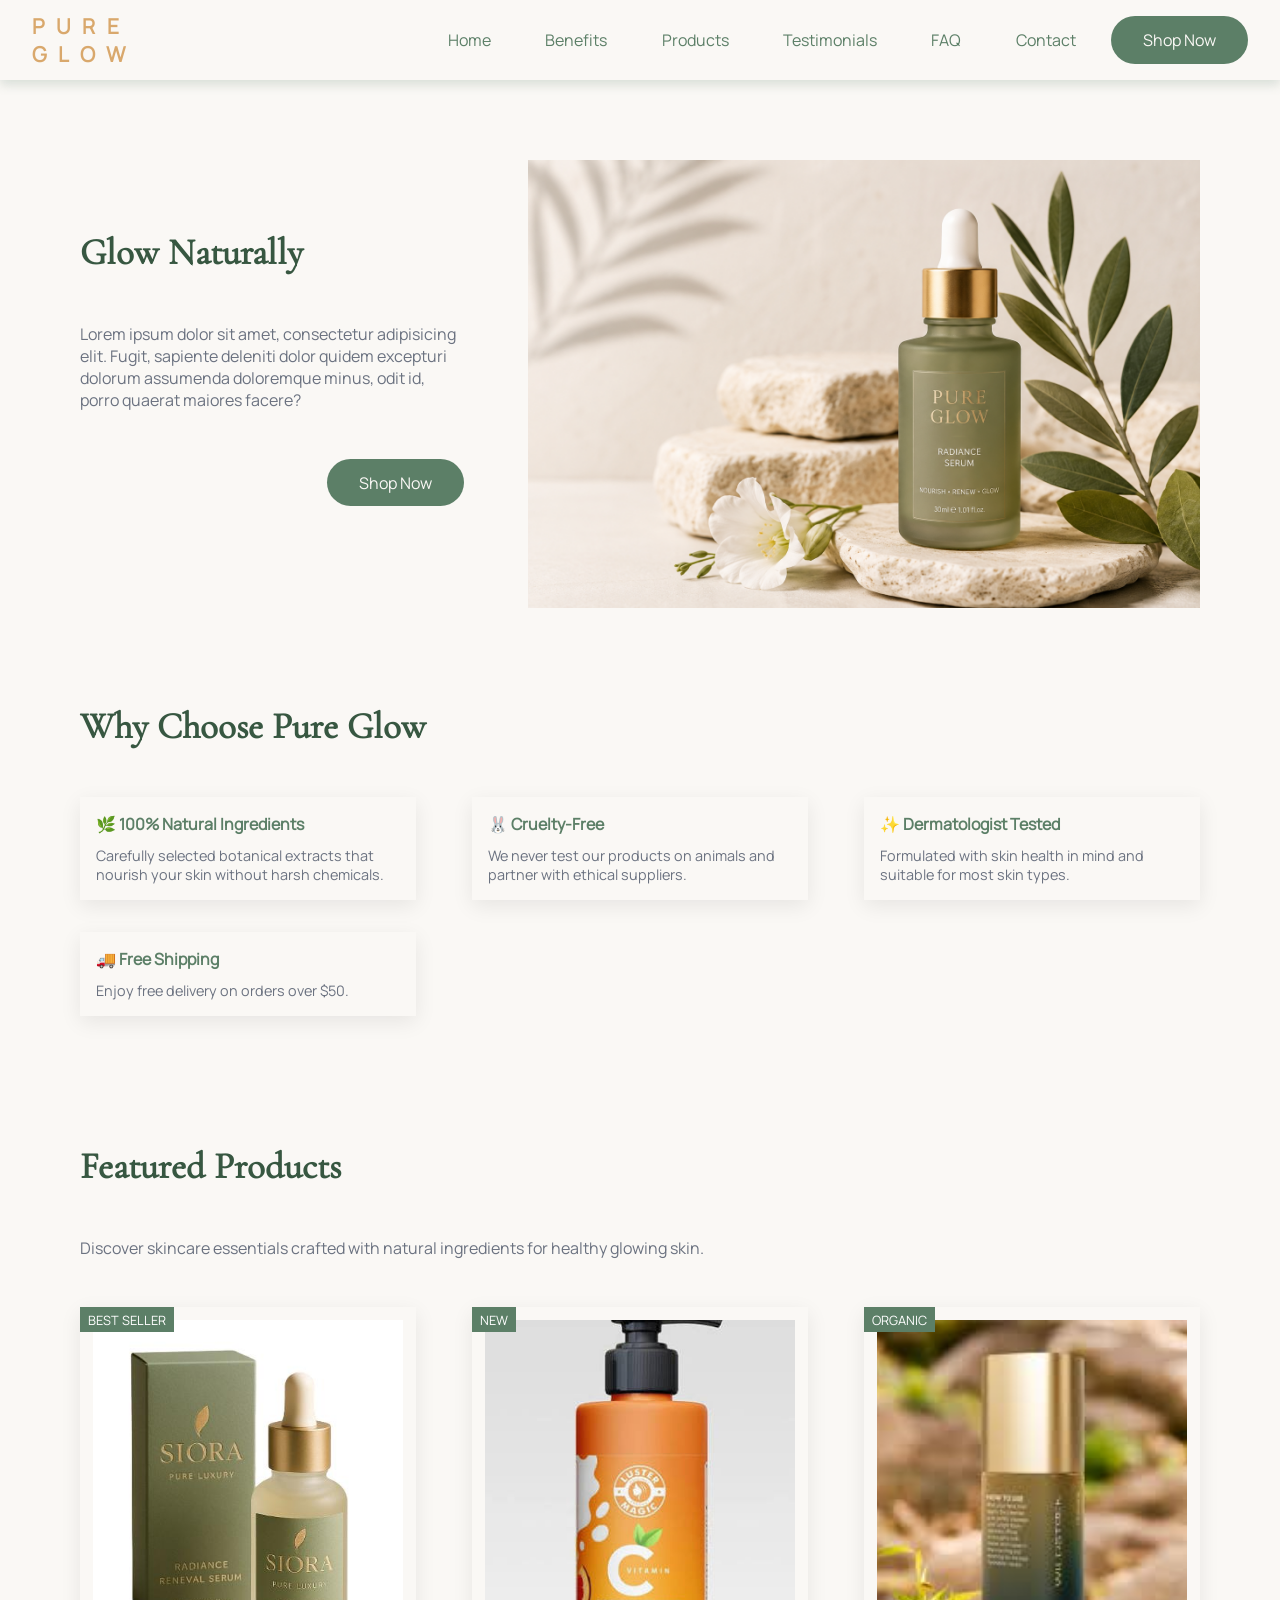
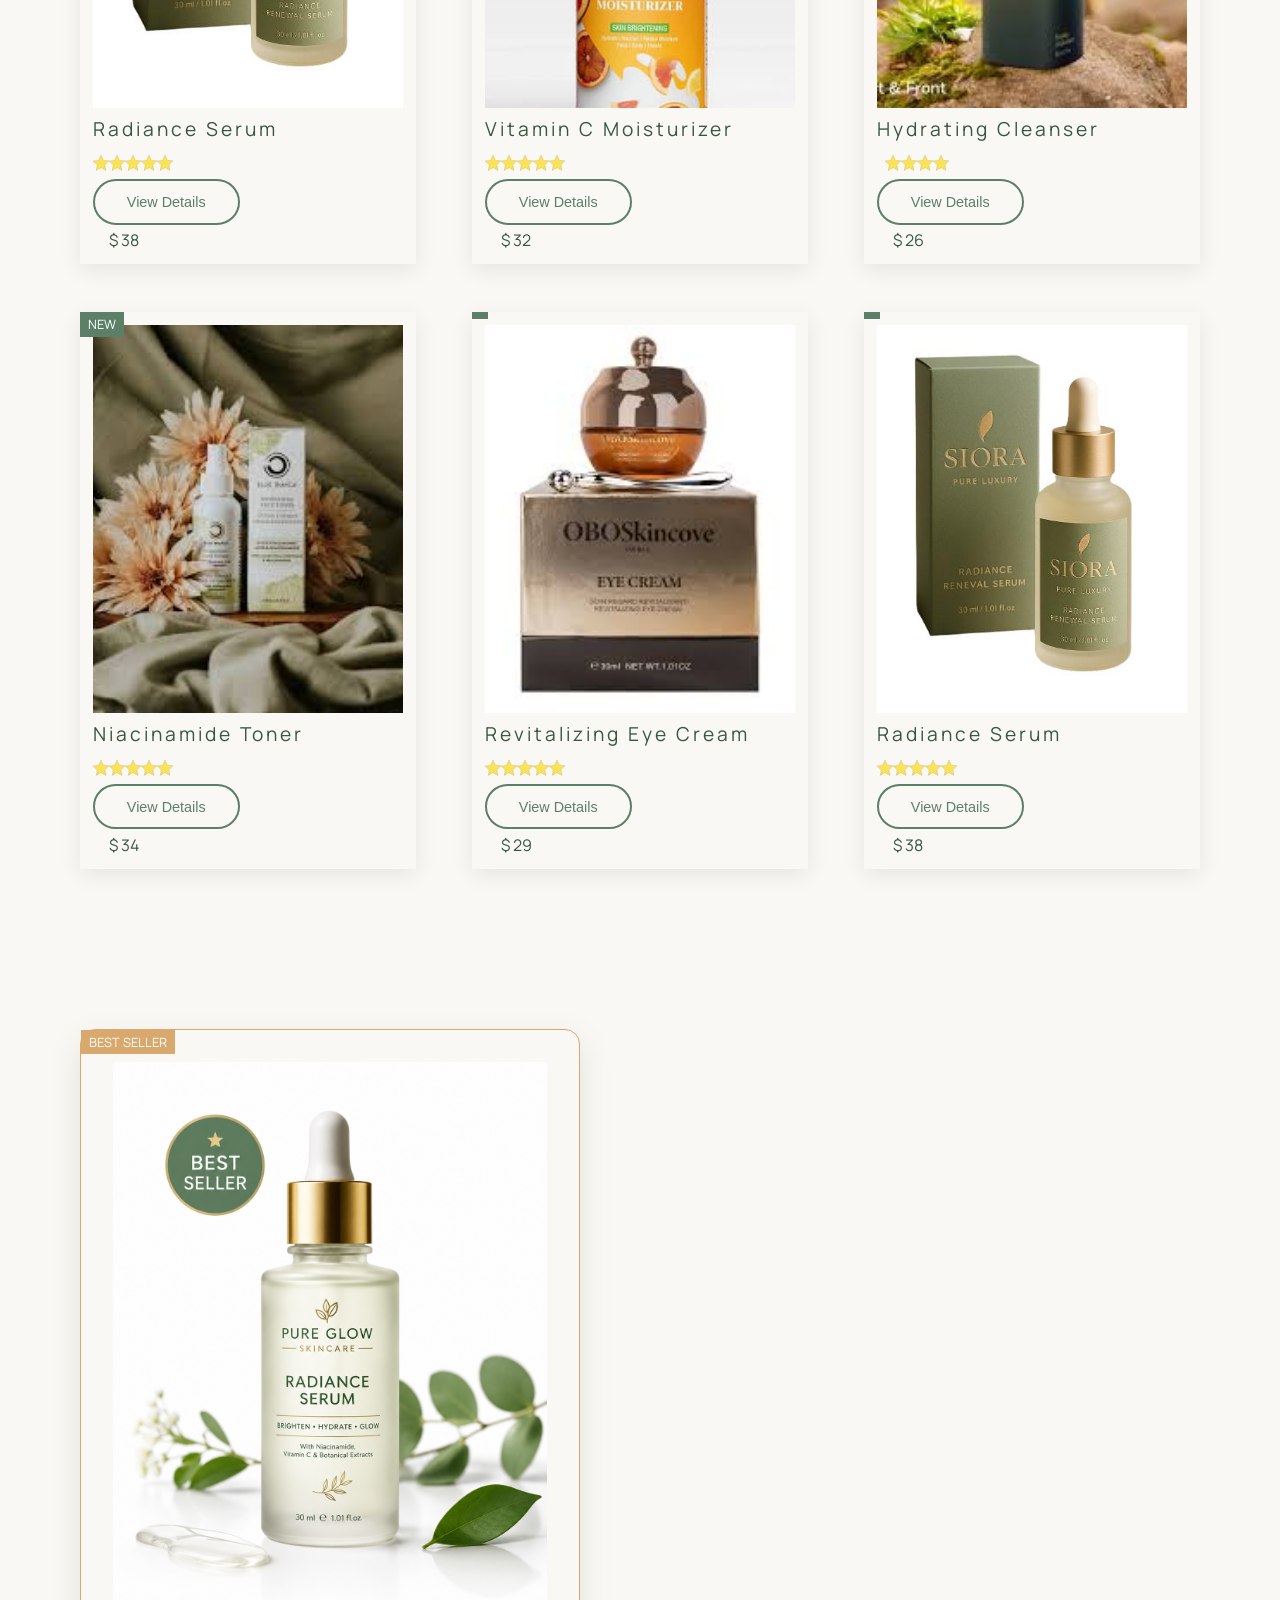
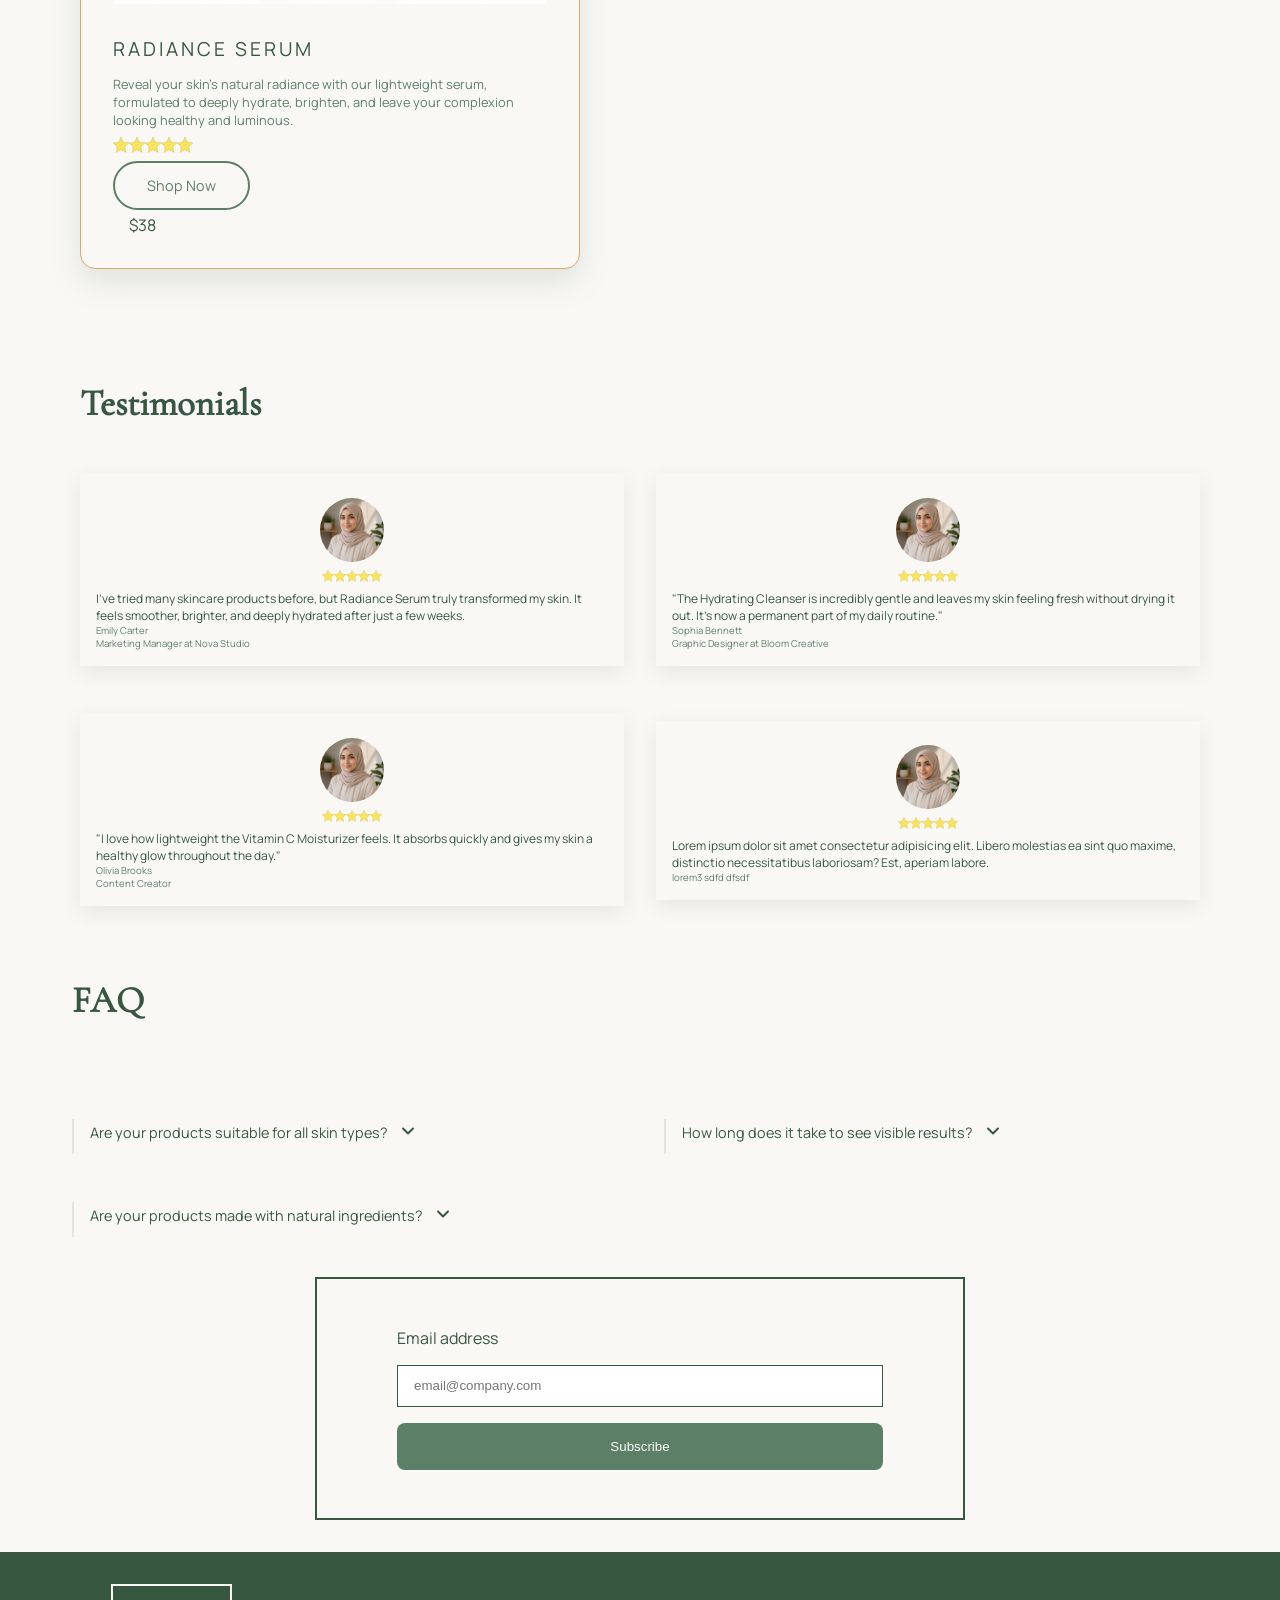
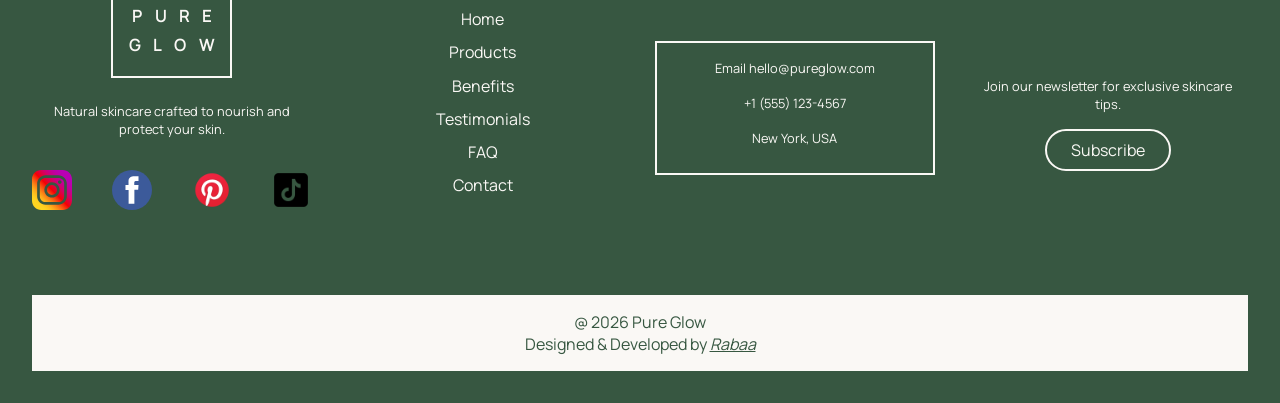
==== index.html @ 5750a1ed "Add files via upload" ====
<!DOCTYPE html>
<html lang="en">
<head>
    <meta charset="UTF-8">
    <meta name="viewport" content="width=device-width, initial-scale=1.0">
    <link rel="stylesheet" href="style.css">
    <title>Pure Glow</title>
    <script type="module" src="index.js" defer></script>
</head>
<body>
    <header>
        <div class="header-container">
            <nav>
                <a href="/" class="brand-name">PURE<br>GLOW</a>
                <div class="nav-controls">

                    <button class="burger-menu" id="burger-menu" aria-label="">
                        <div class="bar" id="bar1"></div>
                        <div class="bar" id="bar2"></div>
                        <div class="bar" id="bar3"></div>
                    </button>
                
                    <ul class="menu " id="menu">
                        <li class="menu-item"><a href="#home">Home</a></li>
                        <li class="menu-item"><a href="#benefits">Benefits</a></li>
                        <li class="menu-item"><a href="#products">Products</a></li>
                        <li class="menu-item"><a href="#testimonials">Testimonials</a></li>
                        <li class="menu-item"><a href="#faq">FAQ</a></li>
                        <li class="menu-item"><a href="#contact">Contact</a></li>
                        <li class="cta-button"><a href="#products" class="cta-link">Shop Now</a></li>
                    </ul>
                    <!-- <a href="#products" class="shop-now">Shop Now</a> -->
                </div>
            
            </nav>
        </div>
    </header>
    <main>

        <!-- 
┌──────────────────────────────┐
│ Hero Section                 │
│ عنوان كبير                   │
│ وصف                          │
│ Shop Now / Learn More        │
│ صورة المنتج                  │
└──────────────────────────────┘ -->
        <section class="hero" id="home">
            <div class="hero-content">
                <h1 class="hero-title">Glow Naturally</h1>
                <p class="section-text">Lorem ipsum dolor sit amet, consectetur adipisicing elit. Fugit, sapiente deleniti dolor quidem excepturi dolorum assumenda doloremque minus, odit id, porro quaerat maiores facere?</p>
                <div class="cta-button">
                    <a href="#products" class="cta-link">Shop Now</a>
                </div>

            </div>
            <img src="assets/images/hero.png" alt="Skin care product" class="hero-image">
            
        </section>
        <!-- hero section ends -->

<!-- 
┌──────────────────────────────┐
│ why choose Pure Glow     │
│ (4 cards)    │
└──────────────────────────────┘ -->
        <section class="benefits" id="benefits">
            <h3 class="section-title">Why Choose Pure Glow</h3>
            <div class="benefit-cards-container">
                <div class="benefit-card">
                    <h4 class="benefit-card-title">🌿 100% Natural Ingredients</h4>
                    <p class="benefit-card-text">Carefully selected botanical extracts that nourish your skin without harsh chemicals.</p>
                </div>

                <div class="benefit-card">
                    <h4 class="benefit-card-title">🐰 Cruelty-Free</h4>
                    <p class="benefit-card-text">We never test our products on animals and partner with ethical suppliers.</p>
                </div>

                <div class="benefit-card">
                    <h4 class="benefit-card-title">✨ Dermatologist Tested</h4>
                    <p class="benefit-card-text">Formulated with skin health in mind and suitable for most skin types.</p>
                </div>

                <div class="benefit-card">
                    <h4 class="benefit-card-title">🚚 Free Shipping</h4>
                    <p class="benefit-card-text">Enjoy free delivery on orders over $50.</p>
                </div>


            </div><!-- small-cards-container end-->
        </section><!-- why-pure-glow section end-->


<!-- here is the place of products section-->

        <!-- <section class="best-seller">  -Best seller start-->
            
        <!--Best seller end-->

<!--
┌──────────────────────────────┐
│ Testimonials                 │
│ آراء العملاء                 │
└──────────────────────────────┘
-->
        <section class="testimonials" id="testimonials">   <!--Testimonials start-->
            <h3 class="section-title">Testimonials</h3>
            <div class="testimonials-container">
                
                <div class="testimonial-card">
                    <div class="image-rating-container">
                        <img src="assets/images/woman.png" alt="customer photo" class="customer-photo">
                            <div class="rating">
                                <img src="assets/images/star-svgrepo-com.svg" alt="">
                                <img src="assets/images/star-svgrepo-com.svg" alt="">
                                <img src="assets/images/star-svgrepo-com.svg" alt="">
                                <img src="assets/images/star-svgrepo-com.svg" alt="">
                                <img src="assets/images/star-svgrepo-com.svg" alt="">
                            </div>
                    </div>
                    <p class="review-text">I've tried many skincare products before, but Radiance Serum truly transformed my skin. It feels smoother, brighter, and deeply hydrated after just a few weeks.</p>
                    <p class="name">Emily Carter<br>Marketing Manager at Nova Studio</p>
                </div>

                <div class="testimonial-card">
                    <div class="image-rating-container">
                        <img src="assets/images/woman.png" alt="customer photo" class="customer-photo">
                            <div class="rating">
                                <img src="assets/images/star-svgrepo-com.svg" alt="">
                                <img src="assets/images/star-svgrepo-com.svg" alt="">
                                <img src="assets/images/star-svgrepo-com.svg" alt="">
                                <img src="assets/images/star-svgrepo-com.svg" alt="">
                                <img src="assets/images/star-svgrepo-com.svg" alt="">
                            </div>
                    </div>
                    <p class="review-text">"The Hydrating Cleanser is incredibly gentle and leaves my skin feeling fresh without drying it out. It's now a permanent part of my daily routine."</p>
                    <p class="name">Sophia Bennett<br>Graphic Designer at Bloom Creative</p>
                </div>

                <div class="testimonial-card">
                    <div class="image-rating-container">
                        <img src="assets/images/woman.png" alt="customer photo" class="customer-photo">
                            <div class="rating">
                                <img src="assets/images/star-svgrepo-com.svg" alt="">
                                <img src="assets/images/star-svgrepo-com.svg" alt="">
                                <img src="assets/images/star-svgrepo-com.svg" alt="">
                                <img src="assets/images/star-svgrepo-com.svg" alt="">
                                <img src="assets/images/star-svgrepo-com.svg" alt="">
                            </div>
                    </div>
                    <p class="review-text">"I love how lightweight the Vitamin C Moisturizer feels. It absorbs quickly and gives my skin a healthy glow throughout the day."</p>
                    <p class="name">Olivia Brooks<br>Content Creator</p>
                </div>

                <div class="testimonial-card">
                     <div class="image-rating-container">
                        <img src="assets/images/woman.png" alt="customer photo" class="customer-photo">
                            <div class="rating">
                                <img src="assets/images/star-svgrepo-com.svg" alt="">
                                <img src="assets/images/star-svgrepo-com.svg" alt="">
                                <img src="assets/images/star-svgrepo-com.svg" alt="">
                                <img src="assets/images/star-svgrepo-com.svg" alt="">
                                <img src="assets/images/star-svgrepo-com.svg" alt="">
                            </div>
                    </div>
                    <p class="review-text">Lorem ipsum dolor sit amet consectetur adipisicing elit. Libero molestias ea sint quo maxime, distinctio necessitatibus laboriosam? Est, aperiam labore.</p>
                    <p class="name">lorem3 sdfd dfsdf</p>
                </div>

                
            </div>
        </section> <!--Testimonials end-->


 <!--FAQ start-->

        <section class="faq" id="faq">  
            <h3 class="section-title">FAQ</h3>
            <div class="q-and-a">
                <div class="question-caret-container">
                    <p class="question">Are your products suitable for all skin types?</p>
                    <button class="caret"><svg width="24px" height="24px" viewBox="0 0 24 24" fill="none" xmlns="http://www.w3.org/2000/svg" transform="rotate(180)"><g id="SVGRepo_bgCarrier" stroke-width="0"></g><g id="SVGRepo_tracerCarrier" stroke-linecap="round" stroke-linejoin="round"></g><g id="SVGRepo_iconCarrier"> <path fill-rule="evenodd" clip-rule="evenodd" d="M11.2929 8.79289C11.6834 8.40237 12.3166 8.40237 12.7071 8.79289L17.7071 13.7929C18.0976 14.1834 18.0976 14.8166 17.7071 15.2071C17.3166 15.5976 16.6834 15.5976 16.2929 15.2071L12 10.9142L7.70711 15.2071C7.31658 15.5976 6.68342 15.5976 6.29289 15.2071C5.90237 14.8166 5.90237 14.1834 6.29289 13.7929L11.2929 8.79289Z" fill="#375741"></path> </g></svg></button>
                </div>
                <p class="answer">Yes. Our skincare products are carefully formulated to be gentle and effective for all skin types, including dry, oily, combination, and sensitive skin. We always recommend performing a patch test before first use.</p>
            </div>

            <div class="q-and-a">
                <div class="question-caret-container">
                    <p class="question">How long does it take to see visible results?</p>
                    <button class="caret"><svg width="24px" height="24px" viewBox="0 0 24 24" fill="none" xmlns="http://www.w3.org/2000/svg" transform="rotate(180)"><g id="SVGRepo_bgCarrier" stroke-width="0"></g><g id="SVGRepo_tracerCarrier" stroke-linecap="round" stroke-linejoin="round"></g><g id="SVGRepo_iconCarrier"> <path fill-rule="evenodd" clip-rule="evenodd" d="M11.2929 8.79289C11.6834 8.40237 12.3166 8.40237 12.7071 8.79289L17.7071 13.7929C18.0976 14.1834 18.0976 14.8166 17.7071 15.2071C17.3166 15.5976 16.6834 15.5976 16.2929 15.2071L12 10.9142L7.70711 15.2071C7.31658 15.5976 6.68342 15.5976 6.29289 15.2071C5.90237 14.8166 5.90237 14.1834 6.29289 13.7929L11.2929 8.79289Z" fill="#375741"></path> </g></svg></button>

                </div>
                <p class="answer">While every skin is unique, most customers notice improved hydration and smoother skin within the first week. For brighter, healthier-looking skin, consistent use for 4–6 weeks is recommended.</p>
            </div>

            <div class="q-and-a">
                <div class="question-caret-container">
                    <p class="question">Are your products made with natural ingredients?</p>
                    <button class="caret"><svg width="24px" height="24px" viewBox="0 0 24 24" fill="none" xmlns="http://www.w3.org/2000/svg" transform="rotate(180)"><g id="SVGRepo_bgCarrier" stroke-width="0"></g><g id="SVGRepo_tracerCarrier" stroke-linecap="round" stroke-linejoin="round"></g><g id="SVGRepo_iconCarrier"> <path fill-rule="evenodd" clip-rule="evenodd" d="M11.2929 8.79289C11.6834 8.40237 12.3166 8.40237 12.7071 8.79289L17.7071 13.7929C18.0976 14.1834 18.0976 14.8166 17.7071 15.2071C17.3166 15.5976 16.6834 15.5976 16.2929 15.2071L12 10.9142L7.70711 15.2071C7.31658 15.5976 6.68342 15.5976 6.29289 15.2071C5.90237 14.8166 5.90237 14.1834 6.29289 13.7929L11.2929 8.79289Z" fill="#375741"></path> </g></svg></button>
                </div>
                <p class="answer">Absolutely. We use high-quality botanical extracts and skin-loving ingredients that are carefully selected to nourish and protect your skin. Our formulas are free from harsh chemicals and are designed for daily use.</p>
            </div>
        </section>     <!--FAQ end-->
        
        <section class="newsletter" id="newsletter">
            <form class="form-container" id="sign-up-form"novalidate>
                <div class="label-error-container">
                <label for="user-email">Email address</label>
                <p id="error-message" class="error-message hide">Valid email required</p>
                </div>
                <input type="email" id="user-email" name= "email" placeholder="email@company.com" required>
                <button type="submit" class="submit-button">Subscribe</button>
            </form>




            <!-- <form action="submit" class="form-continer" novalidate>
                <label for="user-email">Enter email</label>
                <div class="error-message">Valid email required</div>
                <input type="text" id="user-email"placeholder="email@company.com">
                <input type="submit" value="Subscribe">
            </form> -->

<!-- <form class="form-container" id="sign-up-form"novalidate>
        <div class="label-error-container">
          <label for="user-email">Email address</label>
          <p id="error-message" class="error-message hidden">Valid email required</p>
        </div>
        <input type="email" id="user-email" placeholder="email@company.com">
        <input type="submit" value="Subscribe to monthly newsletter" class="submit-button">
      </form> -->

        </section>

    </main>

        <footer>
            <div class="footer-container" id="contact">
                <div class="footer-divs-container">
                    <div class="pure-glow">
                        <h4 class="logo">PURE<br>GLOW</h4>
                        <p class="footer-text">Natural skincare crafted to nourish and protect your skin.</p>
                        <ul class="social-icons">
                            <li class="social-icon"><a href="https://instagram.com"><img class="social-logo" src="assets/images/instagram.svg" alt="instagram logo" class="instagram-icon"></a></li>
                            <li class="social-icon"><a href="https://facebook.com"><img class="social-logo" src="assets/images/facebook.svg" alt="facebook logo" class="facebook-icon"></a></li>
                            <li class="social-icon"><a href="https://pinterest.com"><img class="social-logo" src="assets/images/icons8-pinterest-48.png" alt="pinterest logo" class="Pinterest-icon"></a></li>
                            <li class="social-icon"><a href="https://tiktok.com"><img class="social-logo" src="assets/images/icons8-tik-tok-50.png" alt="tik tok logo" class="tik-tok-icon"></a></li>
                        </ul>
                    </div>
                    <div class="quick-links">
                        <ul class="footer-links">
                            <li class="footer-item"><a href="#home">Home</a></li>
                            <li class="footer-item"><a href="#products">Products</a></li>
                            <li class="footer-item"><a href="#benefits">Benefits</a></li>
                            <li class="footer-item"><a href="#testimonials">Testimonials</a></li>
                            <li class="footer-item"><a href="#faq">FAQ</a></li>
                            <li class="footer-item"><a href="#contact">Contact</a></li>
                        </ul>

                    </div><!--qick-links end-->

                    <div class="footer-contact">
                        <p class="footer-text">Email <a href="mailto:hello@pureglow.com">hello@pureglow.com</a></p>
                        <p class="footer-text">+1 (555) 123-4567</p>
                        <p class="footer-text">New York, USA</p>
                    </div>

                    <div class="footer-stay-updated">
                        <p class="footer-text">Join our newsletter for exclusive skincare tips.</p>
                        <a href="#newsletter">Subscribe</a>
                    </div>


                </div>   <!--footer divs container end-->
                <div class="attributes">
                    <p class="copy-write">@ 2026 Pure Glow</p>
                    <p class="dev-name">Designed & Developed by <a href="https://www.linkedin.com/in/rabaa-rubaye-3838a1258/">Rabaa</a></p>
                </div>
            </div>
        </footer>


    
</body>
</html>

<!-- 
┌──────────────────────────────┐
│ Header                       │
│ Logo | Navigation | Shop Now │
└──────────────────────────────┘

┌──────────────────────────────┐
│ Hero Section                 │
│ عنوان كبير                   │
│ وصف                          │
│ Shop Now / Learn More        │
│ صورة المنتج                  │
└──────────────────────────────┘

┌──────────────────────────────┐
│why Pure Glow       │
│ 4 cards    بطاقات مزايا │
└──────────────────────────────┘

┌──────────────────────────────┐
│ Featured Products            │
│ 4 Product Cards              │
└──────────────────────────────┘

┌──────────────────────────────┐
│ Best Seller                  │
│ صورة كبيرة + وصف المنتج      │
└──────────────────────────────┘

┌──────────────────────────────┐
│ Testimonials                 │
│ آراء العملاء                 │
└──────────────────────────────┘

┌──────────────────────────────┐
│ FAQ                          │
│ Accordion                    │
└──────────────────────────────┘

┌──────────────────────────────┐
│ Newsletter                   │
│ Subscribe                    │
└──────────────────────────────┘

┌──────────────────────────────┐
│ Footer                       │
└──────────────────────────────┘ 

@media (min-width: 768px) {
    ...
}

@media (min-width: 1024px) {
    ...
}



    .product-description{
  width: 100%;
  height: 100%;
  padding: 3rem 2rem;
  font-size: 1rem;
  color: var(--primary);
}

    بدأت الشغل على هذا المشروع يوم الاثنين 6 يوليو
    يوم الثلاثاء لم اتمكن من العمل بسبب انقطاع الانترنت
     اشتغلت يوم الاربعاء و تقريبا انتهيت من html

     
     من الخميس 9 يوليو الى الخميس 16 يوليو اخذت اجازة من 
     البرمجة بسبب انشغالي بإلتزامات في البيت خلال الاجازة عملت
      تعديلات على مشروع فود ستيشن ( اصلحت بعض روابط وتساب كانت
      ما تعمل بشكل صحيح و عملت مؤثرات للقائمة الرئيسية للموقع) واليوم
      سأستأنف العمل في المشروع الجديد اليوم الخميس 16 يوليو الساعة 11:30 مساء

-->
---- style.css ----
*{
    margin: 0;
    padding: 0;
    box-sizing: border-box;
}

:root{
    --primary: #5C7F67;
    --primary-dark: #375741;
    --secondary: #E8DCCF;
    --background:	#FAF8F5;
    --surface: #FFFFFF;
    --text:	#2E2E2E;
    --secondary-text: #6B7280;
    --accent: #D9A86C; /* (Soft Gold) */
}

@font-face {
  font-family: 'Cormorant';
  src: url('./assets/fonts/CormorantGaramond-Regular.ttf') format('truetype');
}
@font-face {
  font-family: 'Manrope';
  src: url('./assets/fonts/Manrope-Regular.ttf') format('truetype');
}


body{
    background: var(--background);
    /* padding: 0 2rem; */
    font-family: 'Manrope', sans-serif,serif;
    
}

header{
  position: sticky;
  top: 0;
  z-index: 1000;
  box-shadow:0px 5px 10px rgba(92, 127, 103,.2);
  /* box-shadow: 0 6px 20px rgba(0,0,0,.08); */
}

 .header-container{
  height: 4rem;
  width: 100%;
  background-color: var(--background);
  display: flex;
  flex-direction: row;
  align-items: center;
  justify-content: space-between;
  padding: 0 2rem;
} 

nav{
  width: 100%;
  display: flex;
  flex-direction: row;
  align-items: center;
  justify-content: space-between;
}

.brand-name{
  text-decoration: none;
  font-weight: 600;
  color: var(--accent);
  letter-spacing: 0.3rem;
  /* padding: .4rem; */
  margin-right: 2rem;
}

.nav-controls{
  display: flex;
  flex-direction: column;
  justify-content: center;
  align-items: space-between;
}

.burger-menu{ 
  height: 30px;
  width: 30px;
  background-color: var(--background);
  display: flex;
  flex-direction: column;
  justify-content: space-around;
  align-items: center;
  border: none;
}

.bar{
  width: 30px;
  height: 3px;
  background: var(--primary);
  transition: .3s ease; 
}

.rotate1{
  transform: rotate(45deg) translateY(10px);
}

.rotate2{
  transform: rotate(-45deg) translateY(-10px);
}
.menu{
  width: 50vw;
  height: 100vh;
  list-style: none;
  display: flex;
  flex-direction:column;
  align-items: center;
  gap: 1rem;
  position: absolute;
  top: 0;
  padding: 4rem 0;
  /* transform:translatex(100%); */
  left: -80vw;
  transition:left 0.4s ease;

  /* This part is to make the glass effect */
    background: rgba(255, 255, 255, 0.35); 
    box-shadow: 0 8px 32px 0 rgba(53, 43, 1, 0.2);
    backdrop-filter: blur(12px);
    -webkit-backdrop-filter: blur(12px); /* Safari support */
    border: 1px solid rgba(255, 255, 255, 0.25);
}

.menu.active{
  /* transform: translatex(0%); */
  left: 0;
}

.menu >li > a{
  text-decoration: none;
  color: var(--primary);
 font-size: 1rem;
  /* font-weight: 600; */
 
}


.cta-button{
  /* margin-right: 3rem; */
  font-size: .9rem;
  color: var(--background);
  background: var(--primary);
  padding:.8rem 2rem;
  border: none;
  border-radius: 50px;
  cursor: pointer;
}

.cta-button:hover{
  background: var(--primary-dark);
}


.menu> li > .cta-link,
.cta-link{
  text-decoration: none;
  color: var(--background);
  font-weight: 500;
  transition: color .3s ease;
}

section{
  padding: 3rem 2rem;

}
/* hero section start */
.hero-content{
  display: flex;
  flex-direction: column;
  align-items: flex-start;
}

.hero-title{
   color: var(--primary-dark);
   font-family: "Cormorant", sans-serif;
   font-size: 1.5rem;
   margin-bottom: 1rem;
}

.section-text{
   color: var(--secondary-text);
   font-size: 1rem;
   margin-bottom: 1rem;
}

.hero-image{
   width: 100%;
   height: 100%;
   object-fit: cover;
   margin-top: 2rem;
}

/* hero section end */

/* section (why choose Pure Glow) start */
.section-title{
  font-family: "Cormorant", sans-serif;
  font-size: 1.5rem;
  color: var(--primary-dark);
  margin-bottom: 1rem;
}

.benefit-cards-container{
 display: flex;
 flex-direction: column;
 align-items: center;
}

.benefit-card{
width: 100%;
background: var(--background);
margin-bottom: 2rem;
padding: 1rem;
box-shadow: 0 6px 20px rgba(0,0,0,.08);
transition: 0.3s ease;
}

.benefit-card:hover{
box-shadow: 0 6px 20px rgba(0,0,0,.18);
}

.benefit-card-title{
  color: var(--primary);
  margin-bottom: .7rem;
}

.benefit-card-text{
  color: var(--secondary-text);
  font-size: .9rem;
}


/* section (why choose Pure Glow) end */
/* Products section start */
/* 
┌────────────────────────┐
│        BEST SELLER     │
│                        │
│      Product Image     │
│                        │
│ Radiance Serum         │
│                        │
│ A lightweight serum... │
│                        │
│ ★★★★★                  │
│                        │
│ $38                    │
│                        │
│ [ View Details ]       │
└────────────────────────┘
 */

.products-grid{
  width: 100%;
  display: flex;
  flex-direction: column;
  align-items: center; 
  position: relative;

}

.product-card,
.best-seller-card{
  width: 90%;
  background: var(--background);
  display: flex;
  flex-direction: column;
  align-items: flex-start;
  padding: .8rem;
  margin-bottom: 1rem;
  box-shadow: 0 6px 20px rgba(0,0,0,.08);
  transition: transform 0.3s ease;
  position: relative;
}

.product-card:hover{
  transform: translateY(-6px);
}

.product-card >img{
  width: 100%;
  object-fit: cover;
  margin-bottom: .5rem;
}

.product-badge{
  width: fit-content;
  font-size: .8rem;
  background: var(--primary);
  color: var(--surface);
  padding: .2rem .5rem;
  position: absolute;
  top: 0;
  left: 0;
}

#best-seller-badge{
  background: var(--accent);
  color: var(--surface);
  box-shadow: 0 4px 80 rgba(0,0,0,0.2);
}

/* #new{
  background: var(--primary);
  color: var(--surface);
} */
.product-name{
  font-size: 1rem;
  letter-spacing: 1px;
  color: var(--primary-dark);
  margin-bottom: .5rem;
}

 .modal-container{
  width: 70%;
  max-height: 80vh;
  position: fixed;
  top: 5rem;
  /* left: 50%;
  transform: translate(-50%,); */
  overflow-Y: scroll;
  z-index: 20;
  background: var(--background);
  padding: 1.5rem 2rem;
  display: flex;
  flex-direction: column;
  align-items: center;
  transition: .4s ease;
}


.modal-container >img{
  width: 50%;
  object-fit: cover;
  margin-bottom: .5rem;
}
.modal-container> .product-name{
  margin-bottom: 0.5rem;
}
.product-description{
  font-size: 1rem;
  text-align: center;
  color: var(--primary);
  margin-bottom: 0.5rem;
}

.modal-container > .size{
  color: var(--primary);
  text-align: center;
  margin-bottom: 0.5rem;
}

.overlay{
  position: absolute;
  width: 100%;
  height: 100%;
  top: 0;
  left: 0;
  z-index: 10;
  background-color: rgba(0, 0, 0, 0.5);
}

.closing-x{
  background: rgba(0, 0, 0, 0.2);
  color: var(--background);
  padding: .5rem;
  position: absolute;
  right: 0.7rem;
  top: 0.7rem;
}

.rating{
  width: 5rem;
  display: flex;
  flex-direction: row;
  align-items: center;
  justify-content: center;
  margin-bottom: .5rem;
}

.rating>img{
  width: 1rem;
}

.shop-now-button,
.view-details-button{
  text-decoration: none;
  font-size: .9rem;
  color: var(--primary);
  background: var(--background);
  padding:.8rem 2rem;
  margin-bottom: .3rem;
  border: 2px solid var(--primary);
  border-radius: 50px;
  cursor: pointer;
  transition: background-color .3s ease;
}

.shop-now-button:hover,
.view-details-button:hover{
  color: var(--background);
  background: var(--primary);

}

.price{
  color: var(--primary-dark);
  margin-left: 1rem;
}

/* products section end */
/* best seller section start */

.best-seller-card{
  place-self: center;
  box-shadow: 0 12px 30px rgba(92,127,103,.18);
  border: 1px solid var(--accent);
  border-radius: 15px;
}

.best-seller-card:hover{
  transform: translateY(-8px) scale(1.03);
}

.best-seller-image{
  width: 100%;
}


.best-seller-description{
  font-size: .8rem;
  color: var(--primary);
  margin-bottom: .5rem;
}

/* testimonial section start */
.testimonials{
   width: 100%;
   display: flex;
   flex-direction: column;
}

.testimonials-container{
  width: 100%;
  display: flex;
  flex-direction: column;
  align-items: center; 
}

.testimonial-card{
  width: 90%;
  padding: 1rem;
  box-shadow: 0 6px 20px rgba(0,0,0,.08);
  margin-bottom: 1rem;
}

.image-rating-container{
  display: flex;
  flex-direction: column;
  align-items: center;
  justify-content: flex-start;
  /* width: 3rem;
  height: 3rem;
  overflow: hidden;
  border: none;
  border-radius: 50%; */
}
.customer-photo{
  width: 4rem;
  height: 4rem;
  overflow: hidden;
  border: none;
  border-radius: 50%;
  
  /* width: 100%; */
  object-fit: cover;
  margin: .5rem;
 }

 .image-rating-container > .rating{
  width: 4rem;
 }

 .image-rating-container > .rating >img{
  width: .75rem;
 }

.review-text{
  color: var(--primary-dark);
  font-size: .75rem;
}
 .name{
color: var(--primary);
font-size: .6rem;
 }

 /* FAQ section start */

 .faq{
   width: 90%;
   font-size: .9rem;
   margin: auto;
   padding: .5rem;
   /* box-shadow: 0 6px 20px rgba(0,0,0,.08); */
   margin-bottom: 2rem;
 }
 .q-and-a{
  margin-bottom: 1.5rem;
  padding-left: 1rem;
  border-left: 2px solid rgba(92, 127, 103,0.15);
 }

.question-caret-container{
  display: flex;
  flex-direction: row;
  align-items: center;
  margin-bottom: .5rem;
}

.question{
  font-family:'Manrope',sans-serif;
  /* "Manrope"; */
  /* Cormorant */
  color: var(--primary-dark);
  margin-right: .5rem;

}
.caret{
  background: transparent;
  border: none;
}
.answer{
  display: none;
  color: var(--primary-dark);
  transition: .5s ease;
}
.display-block{
  display: block;
}

.hide{
  display: none;
}
.show{
  display: block;
}

/* Newsletter section start */
.newsletter{
  width: 90%;
  background: var(--background);
  margin: auto;
  border: 2px solid var(--primary-dark);
  margin-bottom: 2rem;
}

.form-container{
    display: flex;
    flex-direction: column;
}

.label-error-container{
    display: flex;
    flex-direction: row;
    align-items: center;
    justify-content: space-between;
}

label{
    color: var(--primary-dark);
    margin-bottom: 1rem;
}

.error-message{
  color: var(--primary-dark);
}
#user-email{
    line-height: 2.5rem;
    width: 100%;
    padding-left: 1rem;
    margin-bottom: 1rem;
    border: 1px solid var(--primary-dark);
    cursor: pointer;
    
}

#user-email:focus{
    outline:2px solid var(--accent);}

.submit-button{
    width: 100%;
    background: var(--primary);
    padding: 1rem;
    border: none;
    border-radius: 8px;
    color: var(--background);
    transition: .3s ease;
}

.submit-button:hover{
  /* color: var(--primary); */
  /* background: var(--background); */
  outline: 2px solid var(--primary-dark);
}
/* form end */


/* footer start */

footer{
  width: 100%;
  background: var(--primary-dark);
  color: var(--background);
  padding: 2rem;
}

.footer-divs-container{
  display: flex;
  flex-direction: column;
  align-items: center;
  margin-bottom: 2rem;
}
/* pure glow section start */
.pure-glow{
  width: 100%;
  display: flex;
  flex-direction: column;
  align-items: center;
  margin-bottom: 3rem;
}

.logo{
  letter-spacing: .8rem;
  line-height: 1.8rem;
  text-align: center;
  border: 2px solid var(--background);
  padding: 1rem .2rem 1rem 1rem; /* to even the space around the logo*/
  margin-bottom: 1.5rem;
}

.footer-text{
  text-align: center;
  margin-bottom: 2rem;
}

.social-icons{
  width: min(80%, 200px);
  list-style: none;
  display: flex;
  flex-direction: row;
  align-items: center;
  justify-content: space-between;
}

.social-logo{
   width: 40px;
   object-fit: cover;
}

/* quici links section start */

.quick-links{
  width: 100%;
  margin-bottom: 2rem;
 }

.footer-links{
  list-style: none;
  display: flex;
  flex-direction: column;
  align-items: center;
}

.footer-item{
  margin-bottom: .7rem;
}

.footer-item > a{
  text-decoration: none;
  color: var(--background);
  transition: color .4sec ease;
}

.footer-item > a:hover{
  cursor: pointer;
  color: var(--accent);
}

/* footer-contact start */

.footer-contact{
  border: 2px solid var(--background);
  padding: 1.5rem 1.5rem .5rem 1.5rem;
  margin-bottom: 2rem;
  line-height: .2rem;
}

.footer-text > a{
  color: var(--background);
  text-decoration: none;
  transition: color .4s ease;
 
}

.footer-text > a:hover{
  cursor: pointer;
  color: var(--accent);
}
 /* footer-stay-updated start */

 .footer-stay-updated{
  display: flex;
  flex-direction: column;
  align-items: center;
 }

 .footer-stay-updated >.footer-text{
  margin-bottom: 1rem;
 }
 .footer-stay-updated > a{
  color: var(--background);
  text-decoration: none;
  padding: .5rem 1.5rem;
  border: 2px solid var(--background);
  border-radius: 300px;
  transition: background .4s ease;
 }

 .footer-stay-updated > a:hover{
  cursor: pointer;
  color: var(--primary);
  background: var(--background);
}

/* attributes div start */

.attributes{
   width: 100%;
   background: var(--background);
   color: var(--primary-dark);
   display: flex;
   flex-direction: column;
   align-items: center;
   padding: 1rem;
}

.dev-name > a{
  /* text-decoration: none; */
  color: var(--primary-dark);
  font-style: italic;
  transition: color .4s ease;
 }

 .dev-name > a:hover{
  cursor: pointer;
  color: var(--accent);
 }

 @media (min-width: 768px){
  
  /* .header{
    display: flex;
    flex-direction: row;
    align-items: center;background: green;
    justify-content: center;padding: 0 3rem;
  } */

header{
   width: 100%;
   position: sticky;
   top: 0;
   z-index: 1000;
}
  .header-container{
    width: 100%;
    /* padding: 0 3rem; */
    
  }

  nav{
    width: 100%;
    display: flex;
    flex-direction: row;
    align-items: center;
    gap: 1rem;
  }
  
  .brand-name{
    font-size: 1.1rem;
    font-weight: 700;
    letter-spacing: .4rem;
  }
  /* .menu{
     gap: .3rem;
  } */

  
  .menu > li > a{
    font-size: 1rem;
  }

  section{
    padding: 3rem 4rem;
  }

  .section-title,
  .hero-title{
    font-size: 1.8rem;
    margin-bottom: 2rem;
  }

  .section-text{
    margin-bottom: 3rem;
  }

  .hero{
    display: flex;
    flex-direction: row;
    justify-content: space-between;
    align-items: center;
    gap: 2rem;
  }
  .hero-image{
    width: 60%;
    /* margin-left: 2rem; */
  }
  /* benefits section */

  .benefit-cards-container{
    display: flex;
    flex-direction: row;
    flex-wrap: wrap;
    justify-content: space-between;
  }

  .benefit-card{
    width: 47%;
  }

  /* products section */

  .products-grid{
    flex-direction: row;
    align-items: center;
    justify-content: space-between;
    flex-wrap: wrap;
  }

  .product-card{
    width: 47%;

  }

  .product-card >img{
    aspect-ratio: 4/5;
    width: 100%;
    /* height: 70vh; */
    object-fit: cover;
  }

  .modal-container{
    width: 47%;
    max-height: 80vh;
    top: 4.5rem;
    left: 50%;
    transform:translate(-50%);
    overflow: scroll;

  }


  
  .best-seller-card{
    width: min(60%, 500px);
    padding: 2rem;
  }

  .best-seller-card > img{
    object-fit: cover;
    margin-bottom: 2rem;
  }
  .product-name{
  font-size: 1.2rem;
  letter-spacing:3px;
  margin-bottom: .8rem;
}

.product-description{
  font-size: 1rem;
  margin-bottom: 1rem;
}

.newsletter{
  width: min(650px,75%);
  }

/* form end */


/* footer start */



.footer-divs-container{
  flex-direction: row;
  justify-content: space-between;
  align-items: center;
  margin-bottom: 2rem;
  gap: 2rem;
}
.footer-divs-container > div{
  /* width: 25%; */
  flex: 1 1 25%;
}

.footer-text{
  font-size: 0.8rem;
}

.social-icons{
  width: 100%;
  justify-content: space-between;
}


/* footer-contact start */

.footer-contact{
  border: 2px solid var(--background);
  padding: 1.5rem .5rem 0rem .5rem;
 
}


 /* footer-stay-updated start */

 .footer-stay-updated{
  padding: .5rem;/*new*/
 }
 }

 /*Desktop screen*/
@media (min-width: 1024px){

  .header-container{
    height: 5rem;
  }

  
  .brand-name{
    margin-right: 0rem;
  }

  .nav-controlers{
    justify-content: space-around;
    align-items: center;
  }

  .burger-menu{
    display: none;
  }


  .menu{
  width: 100%;
  height: auto;/*to cancle the height of mobile menu*/
  background: transparent;
  /* list-style: none;
  display: flex; */
  flex-direction:row;
  align-items: center;
  gap: .4rem;
  position: static;/* to remove position:absolute of mobile */
  padding: 0;
  gap: 1rem;
  /* transform:translatex(100%); */
  /* left: -80vw; */

  /* This part is to cancle the glass effect */
    /* background:transparent; */
    box-shadow:none;
    backdrop-filter: none; /*blur(12px);*/
    -webkit-backdrop-filter: blur(12px); /* Safari support */
    /* border: 1px solid rgba(255, 255, 255, 0.25); */
    border: none;
  /* transition:left 0.4s ease; */
box-shadow: none;
}

.cta-button{
  font-size: 1rem;
  margin-left: auto;
}

.menu-item>a{
  font-size: .8rem;
  padding: .6rem 1.2rem;
  border-radius: 100px;
  cursor: pointer;
  transition: .4s ease;
}

.menu-item>a:hover{
background: var(--primary);
color: var(--background);

}

.brand-name{
    font-size: 1.3rem;
    font-weight: 700;
    letter-spacing: .7rem;
  }

  section{
    padding: 3rem 5rem;
  }

  .section-title,
  .hero-title{
    font-size: 2.3rem;
    margin-bottom: 3rem;
  }

  .section-text{
    margin-bottom: 3rem;
  }

  .hero{
    gap: 4rem;
  }

  .hero-image{
    width: 60%;
    /* margin-left: 2rem; */
  }
  /* benefits section */

  /* .benefit-cards-container{
    display: flex;
    flex-direction: row;
    flex-wrap: wrap;
    justify-content: space-between;
  } */

  .benefit-card{
    width: 30%;
  }

  /* products section */

  .products-grid{
    flex-direction: row;
    align-items: center;
    justify-content: space-between;
    flex-wrap: wrap;
    gap: 2rem;
  }

  .product-card{
    width: 30%;
    /* height: 480px; */
    
  }

 
  .modal-container{
    width: 30%;
    max-height: 80vh;
    top: 5.5rem;
    left: 50%;
    transform:translate(-50%);
    overflow: scroll;

  }

  

  .product-card >img{
    aspect-ratio: 4/5;
    width: 100%;
    /* height: 70vh; */
    object-fit: cover;
  }

  .testimonials-container{
    width: 100%;
    flex-direction: row;
    flex-wrap: wrap;
    align-items: center;
    justify-content: space-between;
    
    gap: 2rem;
  }

  .testimonial-card{
    width: calc(50% - 1rem);
  }

  .q-and-a{
    width: 100%;
    display: inline-block;
    margin-bottom: 0;
   
  }

  .faq{
    display: grid;
    grid-template-columns: repeat(2, 1fr);
    /* column-gap: 3rem; */
     gap: 3rem;
  }

  .faq > .section-title{
     grid-column: 1 / -1;;
  }

}


/* Primary	#5C7F67 (Sage Green)
Secondary	#E8DCCF (Warm Beige)
Background	#FAF8F5
Surface	#FFFFFF
Text	#2E2E2E
Secondary Text	#6B7280
Accent	#D9A86C (Soft Gold) */



/* box-shadow: 0 12px 30px rgba(92,127,103,.18); */
  /* box-shadow: 0 4px 8px 0 rgba(0, 0, 0, 0.2), 0 6px 20px 0 rgba(0, 0, 0, 0.19); */
  /* box-shadow: 0 6px 20px rgba(0,0,0,.08); product-card, testimonial-card */

/* الخطوط
العناوين

Cormorant Garamond

تعطي إحساسًا بالفخامة، وتستخدمها كثير من علامات التجميل.

النصوص

Manrope

أو

Plus Jakarta Sans

كلاهما حديث وواضح على الشاشات.


primary buttons
خلفية خضراء
نص أبيض
حواف دائرية
Hover
يتحول إلى أخضر أغمق


secondary buttons
خلفية شفافة
حد أخضر
Hover
يمتلئ باللون الأخضر

أسلوب البطاقات
زوايا مستديرة (16–20px).
ظل خفيف جدًا.
مسافات داخلية مريحة.
تأثير Hover بسيط (ارتفاع بسيط مع ظل أعمق قليلًا). 


svg caret down
<svg width="64px" height="64px" viewBox="0 0 24 24" fill="none" xmlns="http://www.w3.org/2000/svg" transform="rotate(180)"><g id="SVGRepo_bgCarrier" stroke-width="0"></g><g id="SVGRepo_tracerCarrier" stroke-linecap="round" stroke-linejoin="round"></g><g id="SVGRepo_iconCarrier"> <path fill-rule="evenodd" clip-rule="evenodd" d="M11.2929 8.79289C11.6834 8.40237 12.3166 8.40237 12.7071 8.79289L17.7071 13.7929C18.0976 14.1834 18.0976 14.8166 17.7071 15.2071C17.3166 15.5976 16.6834 15.5976 16.2929 15.2071L12 10.9142L7.70711 15.2071C7.31658 15.5976 6.68342 15.5976 6.29289 15.2071C5.90237 14.8166 5.90237 14.1834 6.29289 13.7929L11.2929 8.79289Z" fill="#375741"></path> </g></svg>


svg caret up

<svg width="24px" height="24px" viewBox="0 0 24 24" fill="none" xmlns="http://www.w3.org/2000/svg"><g id="SVGRepo_bgCarrier" stroke-width="0"></g><g id="SVGRepo_tracerCarrier" stroke-linecap="round" stroke-linejoin="round"></g><g id="SVGRepo_iconCarrier"> <path fill-rule="evenodd" clip-rule="evenodd" d="M11.2929 8.79289C11.6834 8.40237 12.3166 8.40237 12.7071 8.79289L17.7071 13.7929C18.0976 14.1834 18.0976 14.8166 17.7071 15.2071C17.3166 15.5976 16.6834 15.5976 16.2929 15.2071L12 10.9142L7.70711 15.2071C7.31658 15.5976 6.68342 15.5976 6.29289 15.2071C5.90237 14.8166 5.90237 14.1834 6.29289 13.7929L11.2929 8.79289Z" fill="#375741"></path> </g></svg>




*/
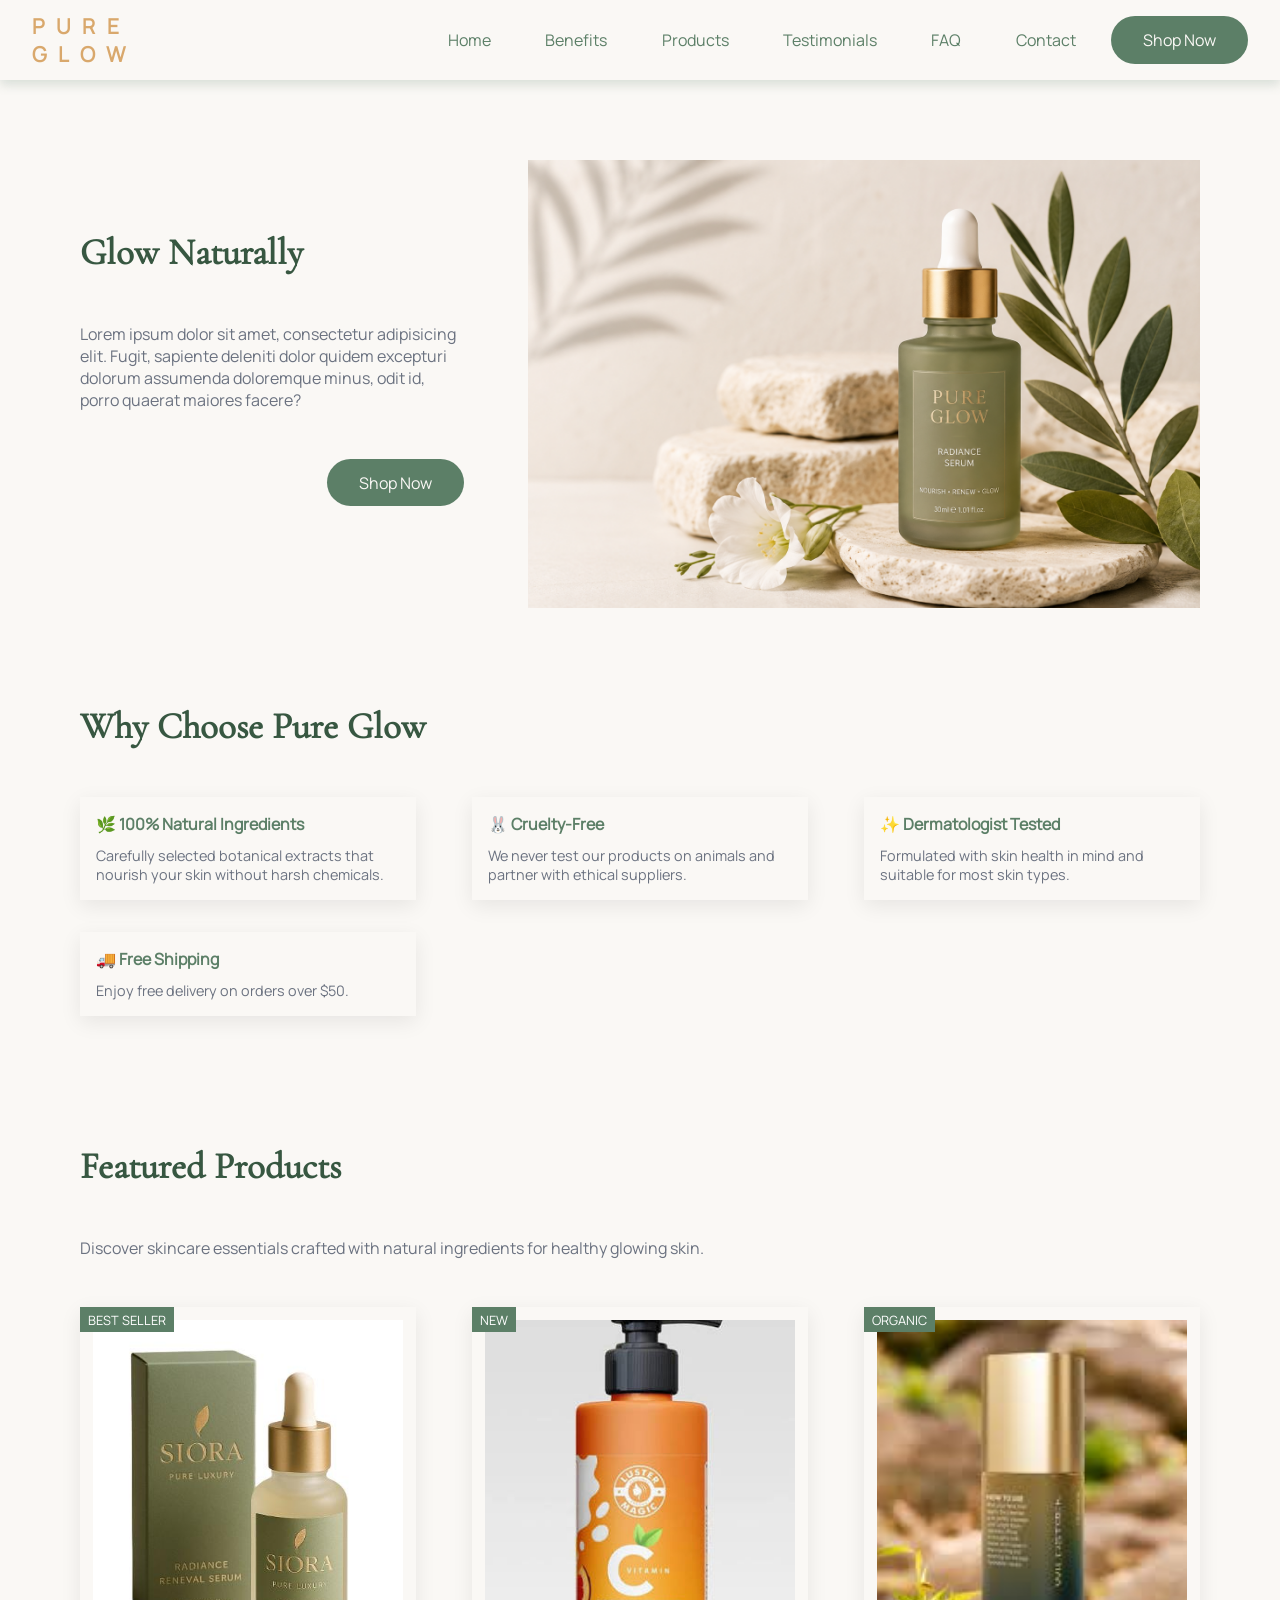
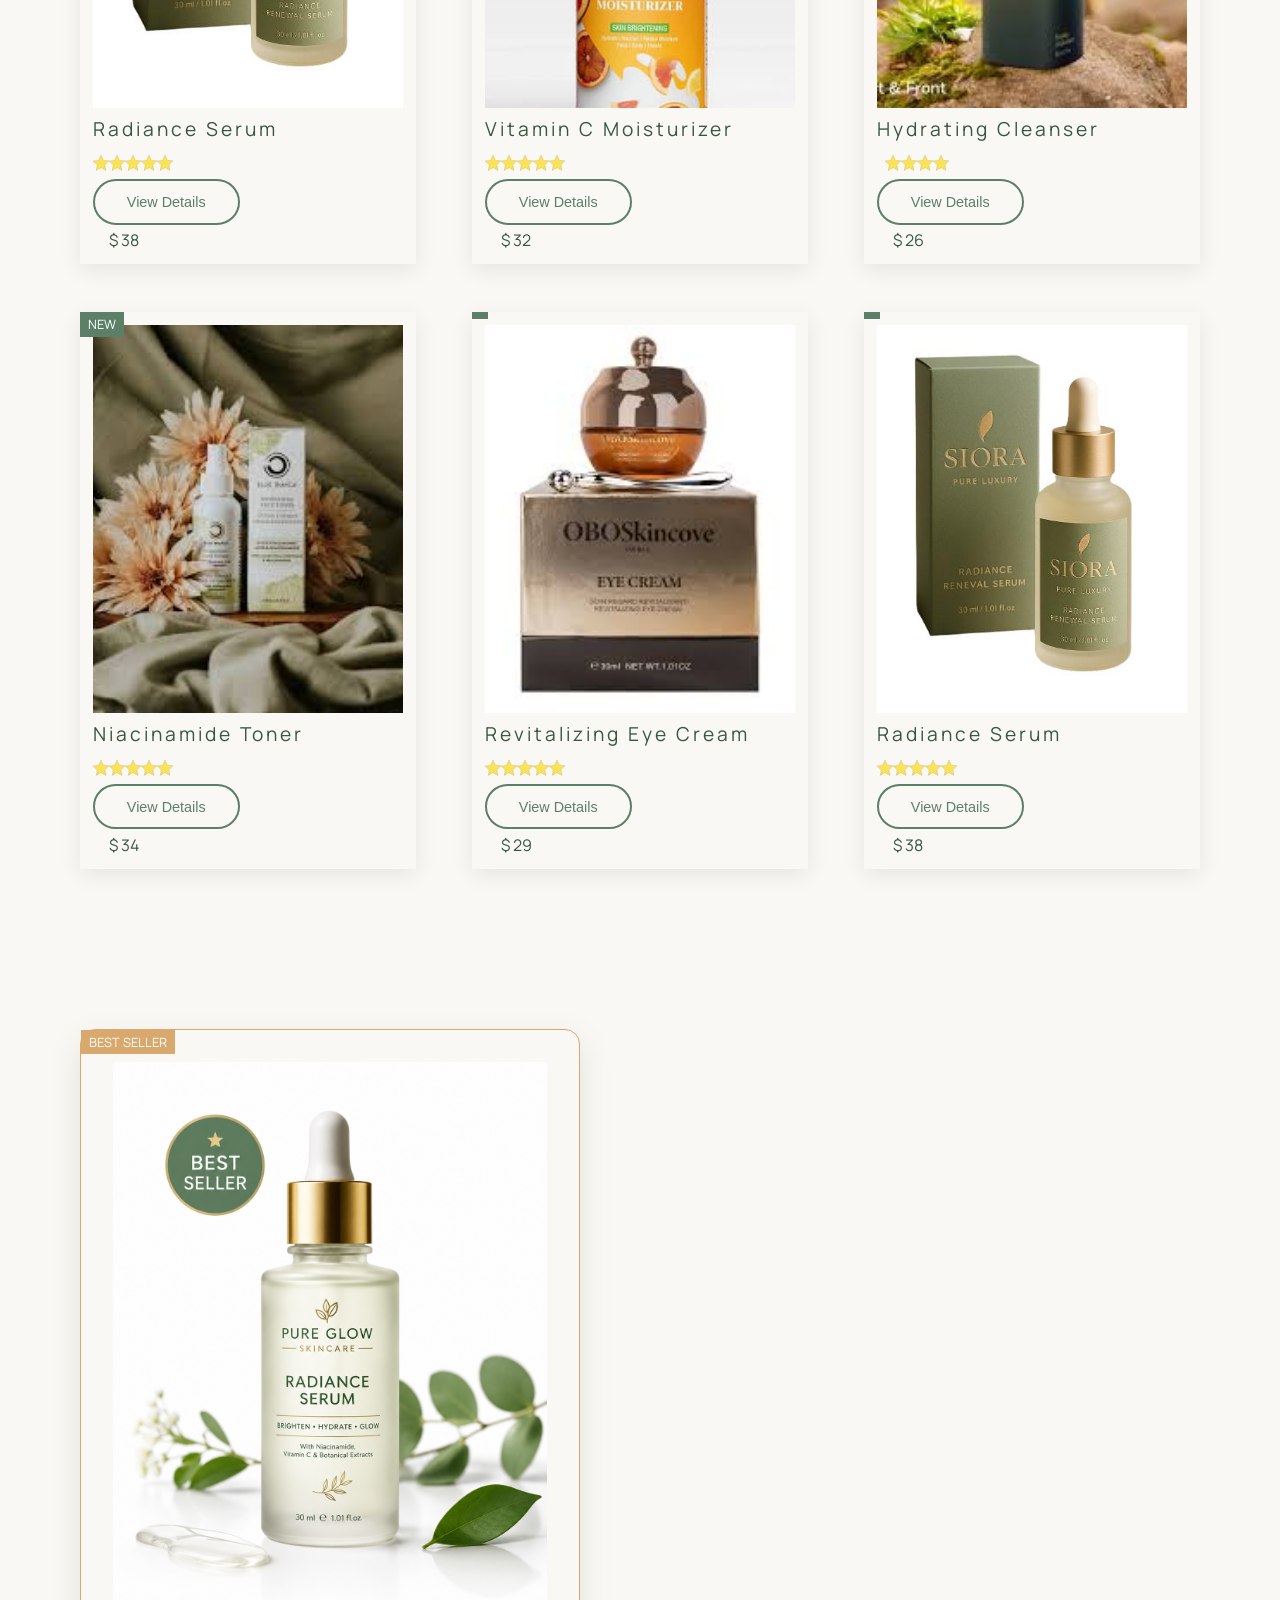
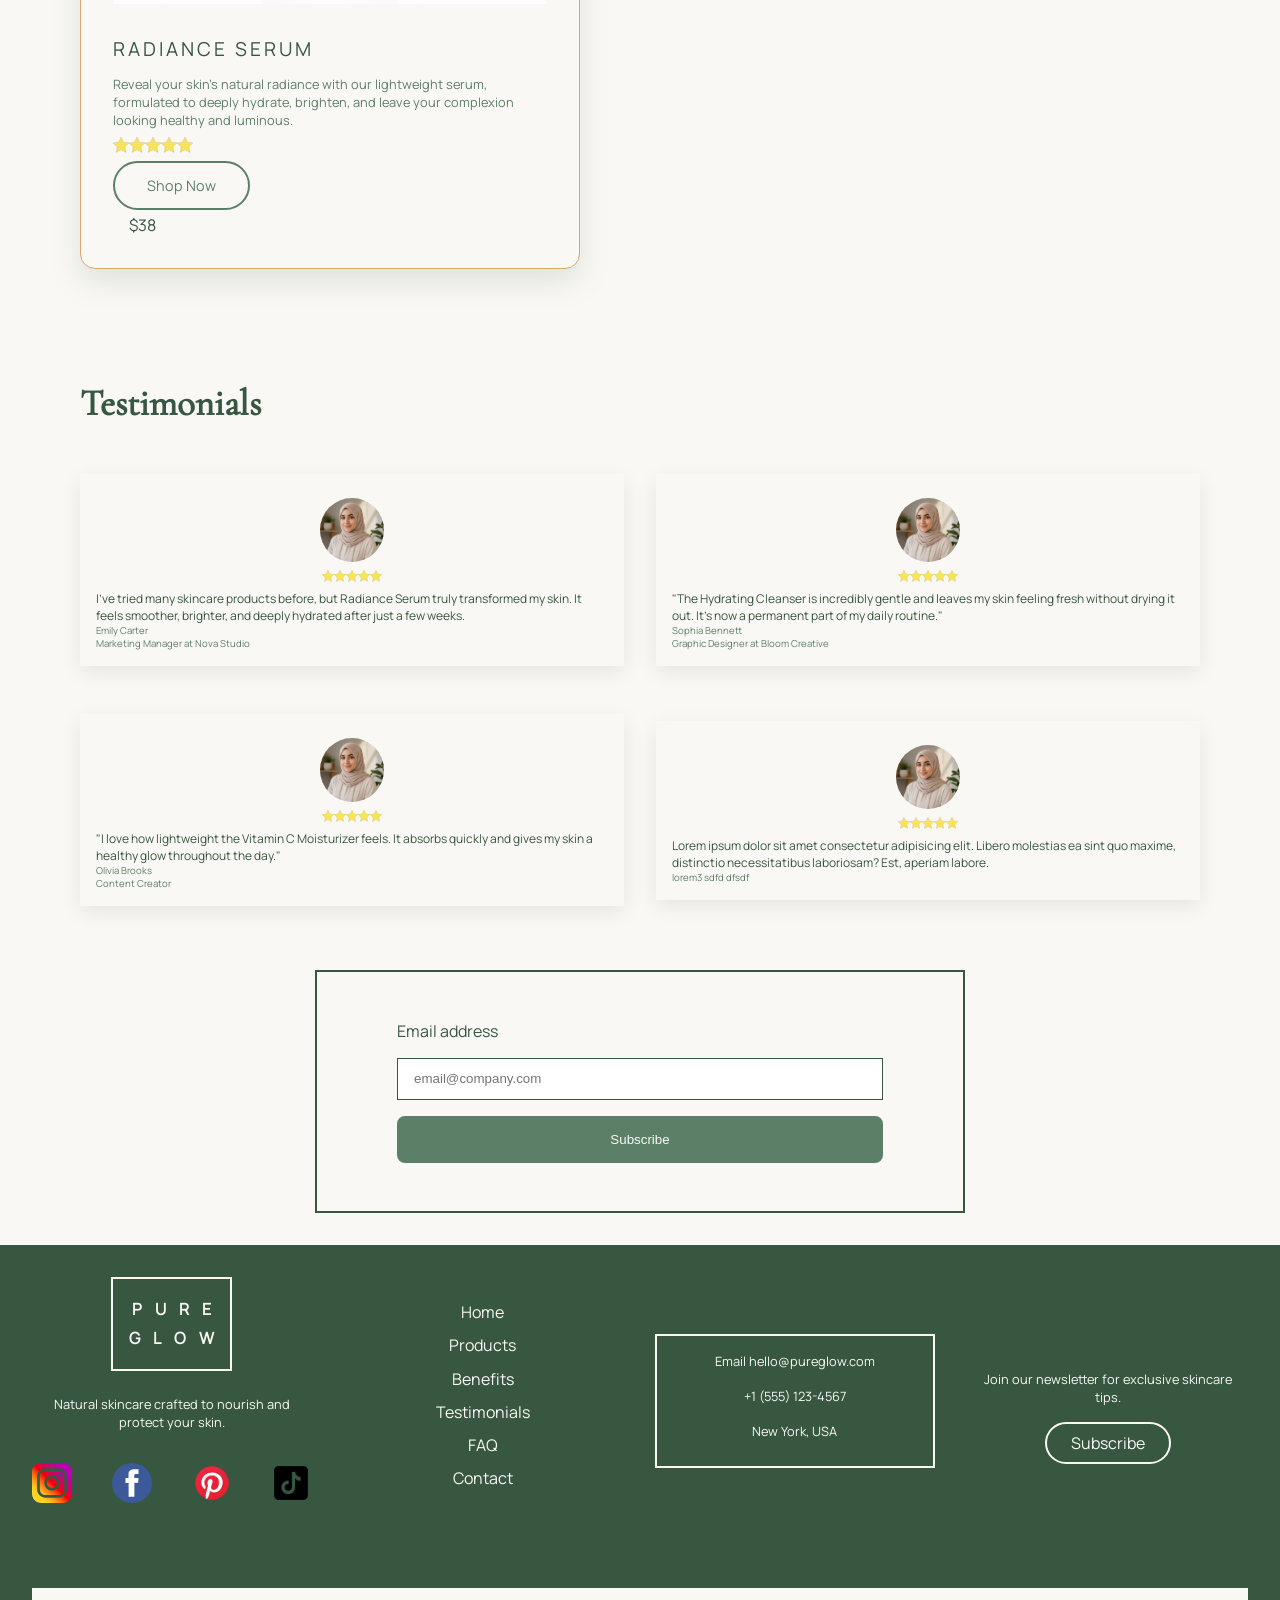
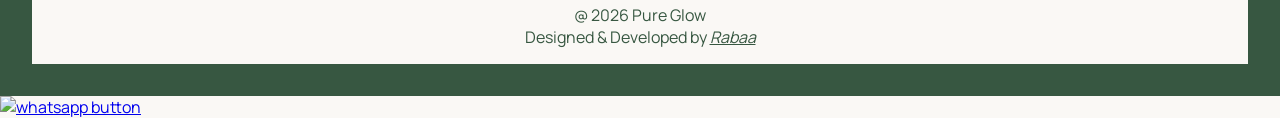
==== commit 0784057b: "Update index.html Floating WhatsApp button added" ====
--- a/index.html
+++ b/index.html
@@ -26,10 +26,9 @@
                         <li class="menu-item"><a href="#products">Products</a></li>
                         <li class="menu-item"><a href="#testimonials">Testimonials</a></li>
                         <li class="menu-item"><a href="#faq">FAQ</a></li>
-                        <li class="menu-item"><a href="#contact">Contact</a></li>
+                        <li class="menu-item"><a href="#newsletter">Contact</a></li>
                         <li class="cta-button"><a href="#products" class="cta-link">Shop Now</a></li>
                     </ul>
-                    <!-- <a href="#products" class="shop-now">Shop Now</a> -->
                 </div>
             
             </nav>
@@ -37,14 +36,6 @@
     </header>
     <main>
 
-        <!-- 
-┌──────────────────────────────┐
-│ Hero Section                 │
-│ عنوان كبير                   │
-│ وصف                          │
-│ Shop Now / Learn More        │
-│ صورة المنتج                  │
-└──────────────────────────────┘ -->
         <section class="hero" id="home">
             <div class="hero-content">
                 <h1 class="hero-title">Glow Naturally</h1>
@@ -59,11 +50,6 @@
         </section>
         <!-- hero section ends -->
 
-<!-- 
-┌──────────────────────────────┐
-│ why choose Pure Glow     │
-│ (4 cards)    │
-└──────────────────────────────┘ -->
         <section class="benefits" id="benefits">
             <h3 class="section-title">Why Choose Pure Glow</h3>
             <div class="benefit-cards-container">
@@ -98,12 +84,7 @@
             
         <!--Best seller end-->
 
-<!--
-┌──────────────────────────────┐
-│ Testimonials                 │
-│ آراء العملاء                 │
-└──────────────────────────────┘
--->
+<!-- Testimonials section -->
         <section class="testimonials" id="testimonials">   <!--Testimonials start-->
             <h3 class="section-title">Testimonials</h3>
             <div class="testimonials-container">
@@ -173,39 +154,16 @@
         </section> <!--Testimonials end-->
 
 
- <!--FAQ start-->
-
-        <section class="faq" id="faq">  
-            <h3 class="section-title">FAQ</h3>
-            <div class="q-and-a">
-                <div class="question-caret-container">
-                    <p class="question">Are your products suitable for all skin types?</p>
-                    <button class="caret"><svg width="24px" height="24px" viewBox="0 0 24 24" fill="none" xmlns="http://www.w3.org/2000/svg" transform="rotate(180)"><g id="SVGRepo_bgCarrier" stroke-width="0"></g><g id="SVGRepo_tracerCarrier" stroke-linecap="round" stroke-linejoin="round"></g><g id="SVGRepo_iconCarrier"> <path fill-rule="evenodd" clip-rule="evenodd" d="M11.2929 8.79289C11.6834 8.40237 12.3166 8.40237 12.7071 8.79289L17.7071 13.7929C18.0976 14.1834 18.0976 14.8166 17.7071 15.2071C17.3166 15.5976 16.6834 15.5976 16.2929 15.2071L12 10.9142L7.70711 15.2071C7.31658 15.5976 6.68342 15.5976 6.29289 15.2071C5.90237 14.8166 5.90237 14.1834 6.29289 13.7929L11.2929 8.79289Z" fill="#375741"></path> </g></svg></button>
-                </div>
-                <p class="answer">Yes. Our skincare products are carefully formulated to be gentle and effective for all skin types, including dry, oily, combination, and sensitive skin. We always recommend performing a patch test before first use.</p>
-            </div>
-
-            <div class="q-and-a">
-                <div class="question-caret-container">
-                    <p class="question">How long does it take to see visible results?</p>
-                    <button class="caret"><svg width="24px" height="24px" viewBox="0 0 24 24" fill="none" xmlns="http://www.w3.org/2000/svg" transform="rotate(180)"><g id="SVGRepo_bgCarrier" stroke-width="0"></g><g id="SVGRepo_tracerCarrier" stroke-linecap="round" stroke-linejoin="round"></g><g id="SVGRepo_iconCarrier"> <path fill-rule="evenodd" clip-rule="evenodd" d="M11.2929 8.79289C11.6834 8.40237 12.3166 8.40237 12.7071 8.79289L17.7071 13.7929C18.0976 14.1834 18.0976 14.8166 17.7071 15.2071C17.3166 15.5976 16.6834 15.5976 16.2929 15.2071L12 10.9142L7.70711 15.2071C7.31658 15.5976 6.68342 15.5976 6.29289 15.2071C5.90237 14.8166 5.90237 14.1834 6.29289 13.7929L11.2929 8.79289Z" fill="#375741"></path> </g></svg></button>
-
-                </div>
-                <p class="answer">While every skin is unique, most customers notice improved hydration and smoother skin within the first week. For brighter, healthier-looking skin, consistent use for 4–6 weeks is recommended.</p>
-            </div>
-
-            <div class="q-and-a">
-                <div class="question-caret-container">
-                    <p class="question">Are your products made with natural ingredients?</p>
-                    <button class="caret"><svg width="24px" height="24px" viewBox="0 0 24 24" fill="none" xmlns="http://www.w3.org/2000/svg" transform="rotate(180)"><g id="SVGRepo_bgCarrier" stroke-width="0"></g><g id="SVGRepo_tracerCarrier" stroke-linecap="round" stroke-linejoin="round"></g><g id="SVGRepo_iconCarrier"> <path fill-rule="evenodd" clip-rule="evenodd" d="M11.2929 8.79289C11.6834 8.40237 12.3166 8.40237 12.7071 8.79289L17.7071 13.7929C18.0976 14.1834 18.0976 14.8166 17.7071 15.2071C17.3166 15.5976 16.6834 15.5976 16.2929 15.2071L12 10.9142L7.70711 15.2071C7.31658 15.5976 6.68342 15.5976 6.29289 15.2071C5.90237 14.8166 5.90237 14.1834 6.29289 13.7929L11.2929 8.79289Z" fill="#375741"></path> </g></svg></button>
-                </div>
-                <p class="answer">Absolutely. We use high-quality botanical extracts and skin-loving ingredients that are carefully selected to nourish and protect your skin. Our formulas are free from harsh chemicals and are designed for daily use.</p>
-            </div>
-        </section>     <!--FAQ end-->
-        
+ <!--FAQ section-->
+
         <section class="newsletter" id="newsletter">
-            <form class="form-container" id="sign-up-form"novalidate>
-                <div class="label-error-container">
+            <form class="form-container"
+                id="sign-up-form"
+                action="https://api.web3forms.com/submit"
+                method="POST"
+                novalidate>
+                
+                <div class="label-error-container">           
                 <label for="user-email">Email address</label>
                 <p id="error-message" class="error-message hide">Valid email required</p>
                 </div>
@@ -213,24 +171,6 @@
                 <button type="submit" class="submit-button">Subscribe</button>
             </form>
 
-
-
-
-            <!-- <form action="submit" class="form-continer" novalidate>
-                <label for="user-email">Enter email</label>
-                <div class="error-message">Valid email required</div>
-                <input type="text" id="user-email"placeholder="email@company.com">
-                <input type="submit" value="Subscribe">
-            </form> -->
-
-<!-- <form class="form-container" id="sign-up-form"novalidate>
-        <div class="label-error-container">
-          <label for="user-email">Email address</label>
-          <p id="error-message" class="error-message hidden">Valid email required</p>
-        </div>
-        <input type="email" id="user-email" placeholder="email@company.com">
-        <input type="submit" value="Subscribe to monthly newsletter" class="submit-button">
-      </form> -->
 
         </section>
 
@@ -280,87 +220,10 @@
                 </div>
             </div>
         </footer>
-
-
+        <a href="https://wa.me/967780061237"><img src="assets/images/whatsapp.svg" alt="whatsapp button" class="whatsapp-logo"></a>
     
 </body>
 </html>
 
-<!-- 
-┌──────────────────────────────┐
-│ Header                       │
-│ Logo | Navigation | Shop Now │
-└──────────────────────────────┘
-
-┌──────────────────────────────┐
-│ Hero Section                 │
-│ عنوان كبير                   │
-│ وصف                          │
-│ Shop Now / Learn More        │
-│ صورة المنتج                  │
-└──────────────────────────────┘
-
-┌──────────────────────────────┐
-│why Pure Glow       │
-│ 4 cards    بطاقات مزايا │
-└──────────────────────────────┘
-
-┌──────────────────────────────┐
-│ Featured Products            │
-│ 4 Product Cards              │
-└──────────────────────────────┘
-
-┌──────────────────────────────┐
-│ Best Seller                  │
-│ صورة كبيرة + وصف المنتج      │
-└──────────────────────────────┘
-
-┌──────────────────────────────┐
-│ Testimonials                 │
-│ آراء العملاء                 │
-└──────────────────────────────┘
-
-┌──────────────────────────────┐
-│ FAQ                          │
-│ Accordion                    │
-└──────────────────────────────┘
-
-┌──────────────────────────────┐
-│ Newsletter                   │
-│ Subscribe                    │
-└──────────────────────────────┘
-
-┌──────────────────────────────┐
-│ Footer                       │
-└──────────────────────────────┘ 
-
-@media (min-width: 768px) {
-    ...
-}
-
-@media (min-width: 1024px) {
-    ...
-}
-
-
-
-    .product-description{
-  width: 100%;
-  height: 100%;
-  padding: 3rem 2rem;
-  font-size: 1rem;
-  color: var(--primary);
-}
-
-    بدأت الشغل على هذا المشروع يوم الاثنين 6 يوليو
-    يوم الثلاثاء لم اتمكن من العمل بسبب انقطاع الانترنت
-     اشتغلت يوم الاربعاء و تقريبا انتهيت من html
-
-     
-     من الخميس 9 يوليو الى الخميس 16 يوليو اخذت اجازة من 
-     البرمجة بسبب انشغالي بإلتزامات في البيت خلال الاجازة عملت
-      تعديلات على مشروع فود ستيشن ( اصلحت بعض روابط وتساب كانت
-      ما تعمل بشكل صحيح و عملت مؤثرات للقائمة الرئيسية للموقع) واليوم
-      سأستأنف العمل في المشروع الجديد اليوم الخميس 16 يوليو الساعة 11:30 مساء
-
--->+
+
